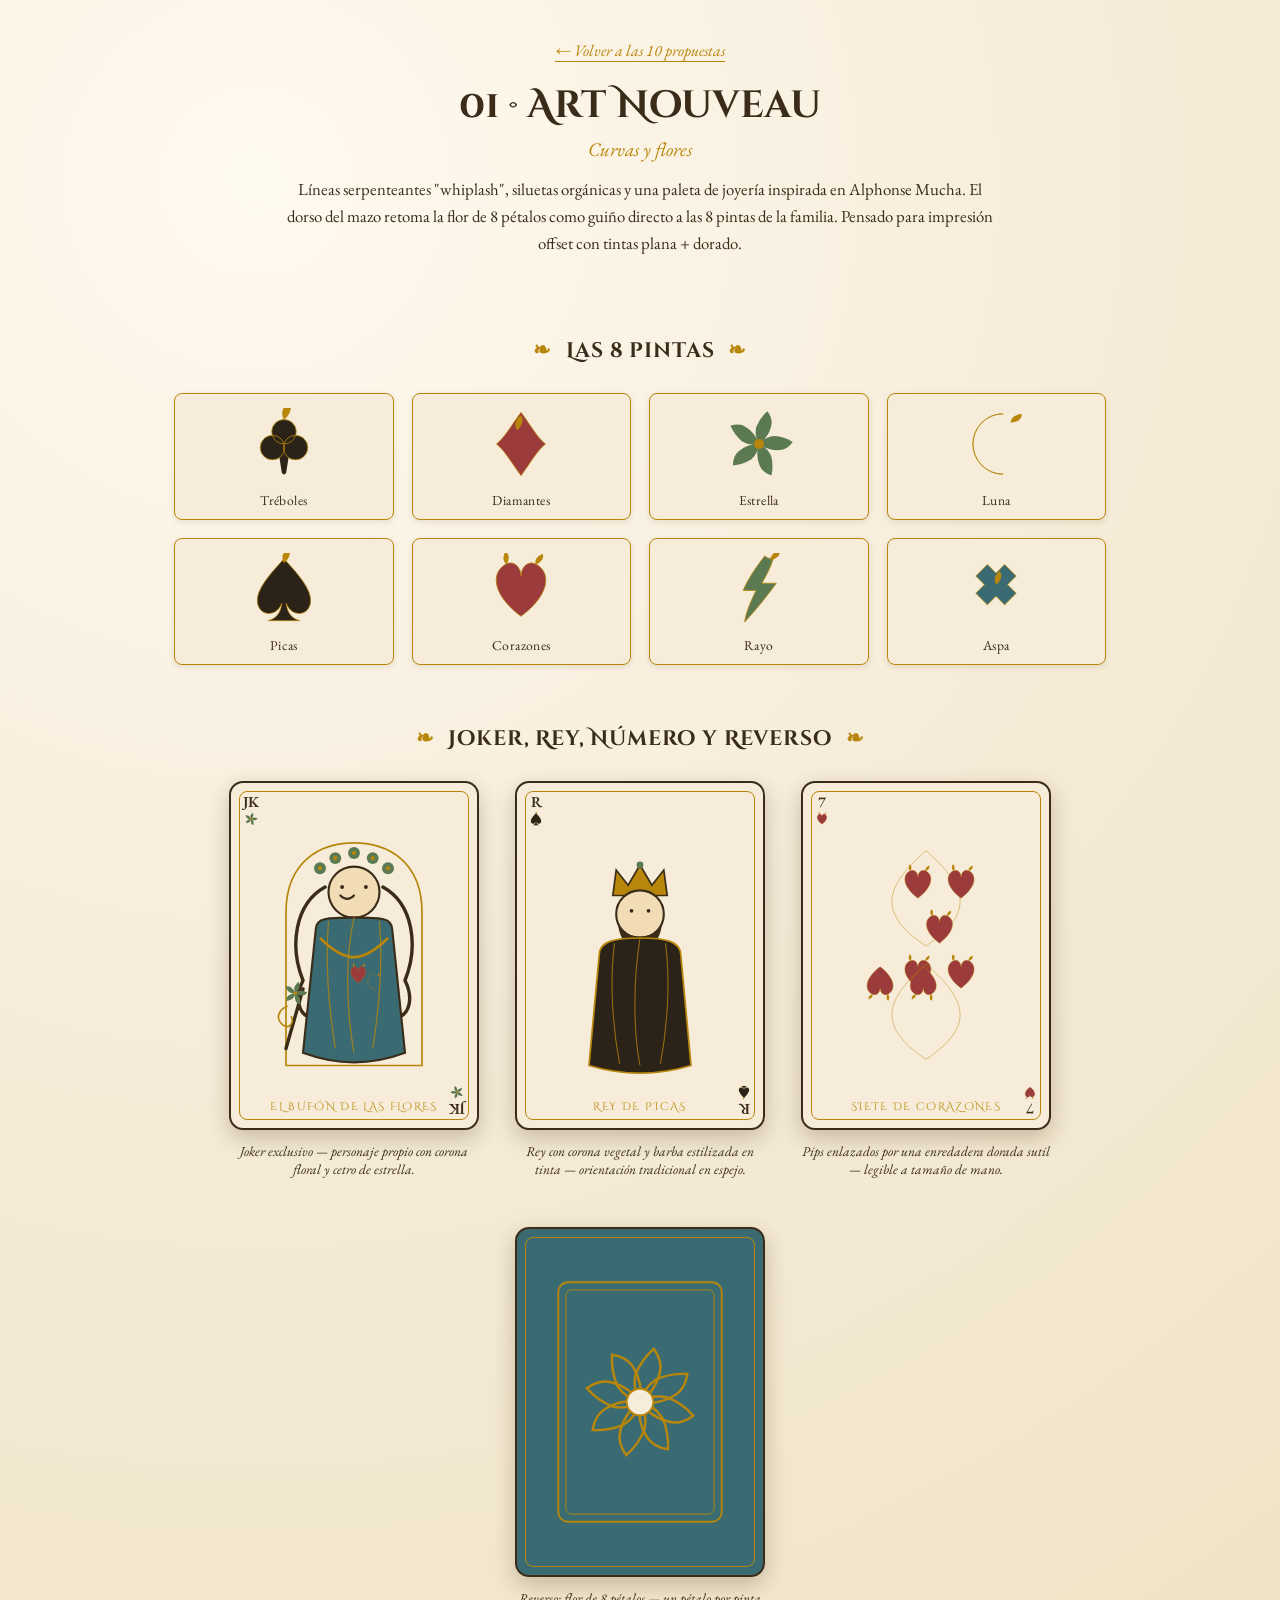
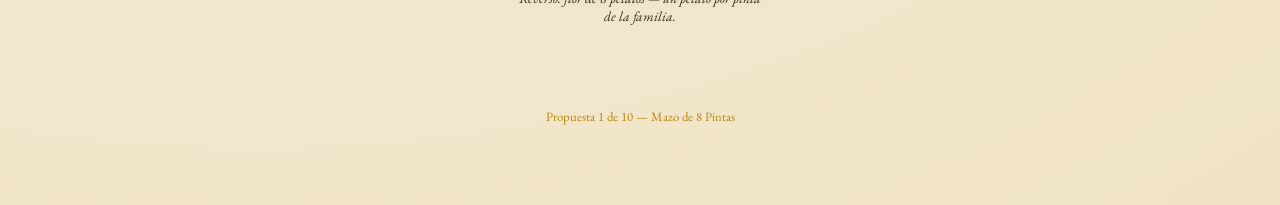
==== styles/01-art-nouveau/index.html @ 03905569 "Add deck gallery index and Art Nouveau proposal (1/10) Self-contained SVG/HTML concept pages for a c" ====
<!doctype html>
<html lang="es">
<head>
<meta charset="utf-8">
<meta name="viewport" content="width=device-width, initial-scale=1">
<title>Propuesta 01 · Art Nouveau — Mazo de 8 Pintas</title>
<link rel="preconnect" href="https://fonts.googleapis.com">
<link rel="preconnect" href="https://fonts.gstatic.com" crossorigin>
<link href="https://fonts.googleapis.com/css2?family=Cinzel+Decorative:wght@400;700&family=EB+Garamond:ital,wght@0,400;0,600;1,400&display=swap" rel="stylesheet">
<style>
  :root{
    --cream:#f6ecd9;
    --cream-dark:#efe2c4;
    --ink:#3a2c18;
    --gold:#b8860b;
    --gold-light:#d8b24a;
    --black:#2b2318;
    --red:#9c3b3b;
    --green:#5c7a52;
    --blue:#3a6b73;
  }
  *{box-sizing:border-box;}
  body{
    margin:0;
    background:
      radial-gradient(circle at 20% 10%, #fffaf0 0%, var(--cream) 45%, var(--cream-dark) 100%);
    font-family:'EB Garamond', serif;
    color:var(--ink);
    padding-bottom:80px;
  }
  header{
    max-width:1100px;
    margin:0 auto;
    padding:40px 24px 20px;
    text-align:center;
  }
  .back-link{
    display:inline-block;
    margin-bottom:18px;
    font-family:'EB Garamond',serif;
    font-style:italic;
    color:var(--gold);
    text-decoration:none;
    border-bottom:1px solid var(--gold);
  }
  h1{
    font-family:'Cinzel Decorative', serif;
    font-size:2.4rem;
    margin:0 0 6px;
    color:var(--ink);
  }
  .tagline{
    font-style:italic;
    color:var(--gold);
    font-size:1.2rem;
    margin:0 0 14px;
  }
  .desc{
    max-width:720px;
    margin:0 auto;
    line-height:1.6;
    font-size:1.05rem;
  }
  h2.section-title{
    text-align:center;
    font-family:'Cinzel Decorative', serif;
    font-size:1.3rem;
    margin:60px 0 28px;
    letter-spacing:.04em;
  }
  h2.section-title:before, h2.section-title:after{
    content:"❧";
    color:var(--gold);
    margin:0 14px;
  }

  /* ---- Suit grid ---- */
  .suit-grid{
    max-width:980px;
    margin:0 auto;
    display:grid;
    grid-template-columns:repeat(4, 1fr);
    gap:18px;
    padding:0 24px;
  }
  .suit-card{
    background:var(--cream);
    border:1px solid var(--gold);
    border-radius:8px;
    padding:14px 10px 10px;
    text-align:center;
    box-shadow:0 2px 6px rgba(80,60,20,.12);
  }
  .suit-card svg{width:72px;height:72px;}
  .suit-name{
    display:block;
    margin-top:6px;
    font-size:.85rem;
    letter-spacing:.03em;
    color:var(--ink);
  }

  /* ---- Cards section ---- */
  .cards-row{
    max-width:1100px;
    margin:0 auto;
    display:flex;
    flex-wrap:wrap;
    justify-content:center;
    gap:36px;
    padding:0 24px;
  }
  .playing-card{
    width:250px;
    aspect-ratio:63/88;
    background:var(--cream);
    border:2.5px solid var(--ink);
    border-radius:14px;
    position:relative;
    box-shadow:0 8px 22px rgba(60,40,10,.25);
    overflow:hidden;
  }
  .playing-card:before{
    content:"";
    position:absolute;
    inset:8px;
    border:1px solid var(--gold);
    border-radius:8px;
    pointer-events:none;
  }
  .corner{
    position:absolute;
    font-family:'EB Garamond',serif;
    font-weight:600;
    font-size:.95rem;
    text-align:center;
    line-height:1;
    color:var(--ink);
  }
  .corner svg{width:16px;height:16px;display:block;margin:2px auto 0;}
  .corner.tl{top:12px;left:12px;}
  .corner.br{bottom:12px;right:12px;transform:rotate(180deg);}
  .card-figure{
    position:absolute;
    inset:0;
    display:flex;
    align-items:center;
    justify-content:center;
  }
  .card-label{
    position:absolute;
    bottom:14px;
    left:0;right:0;
    text-align:center;
    font-family:'Cinzel Decorative', serif;
    font-size:.7rem;
    letter-spacing:.12em;
    color:var(--gold);
  }
  .card-caption{
    text-align:center;
    margin-top:12px;
    font-size:.85rem;
    color:var(--ink);
    font-style:italic;
    max-width:250px;
  }
  .card-block{display:flex;flex-direction:column;align-items:center;}

  footer{
    text-align:center;
    margin-top:70px;
    font-size:.8rem;
    color:var(--gold);
  }
</style>
</head>
<body>

<header>
  <a class="back-link" href="../../index.html">← Volver a las 10 propuestas</a>
  <h1>01 · Art Nouveau</h1>
  <p class="tagline">Curvas y flores</p>
  <p class="desc">Líneas serpenteantes "whiplash", siluetas orgánicas y una paleta de joyería inspirada en Alphonse Mucha. El dorso del mazo retoma la flor de 8 pétalos como guiño directo a las 8 pintas de la familia. Pensado para impresión offset con tintas plana + dorado.</p>
</header>

<h2 class="section-title">Las 8 pintas</h2>
<div class="suit-grid">

  <div class="suit-card">
    <svg viewBox="0 0 100 100"><use href="#an-club"/></svg>
    <span class="suit-name">Tréboles</span>
  </div>
  <div class="suit-card">
    <svg viewBox="0 0 100 100"><use href="#an-diamond"/></svg>
    <span class="suit-name">Diamantes</span>
  </div>
  <div class="suit-card">
    <svg viewBox="0 0 100 100"><use href="#an-star"/></svg>
    <span class="suit-name">Estrella</span>
  </div>
  <div class="suit-card">
    <svg viewBox="0 0 100 100"><use href="#an-moon"/></svg>
    <span class="suit-name">Luna</span>
  </div>
  <div class="suit-card">
    <svg viewBox="0 0 100 100"><use href="#an-spade"/></svg>
    <span class="suit-name">Picas</span>
  </div>
  <div class="suit-card">
    <svg viewBox="0 0 100 100"><use href="#an-heart"/></svg>
    <span class="suit-name">Corazones</span>
  </div>
  <div class="suit-card">
    <svg viewBox="0 0 100 100"><use href="#an-bolt"/></svg>
    <span class="suit-name">Rayo</span>
  </div>
  <div class="suit-card">
    <svg viewBox="0 0 100 100"><use href="#an-cross"/></svg>
    <span class="suit-name">Aspa</span>
  </div>

</div>

<!-- shared suit symbol defs -->
<svg width="0" height="0" style="position:absolute">
<defs>
  <path id="leaf" d="M0,0 Q10,-7 13,-19 Q15,-27 9,-35 Q1,-28 -3,-18 Q-5,-8 0,0 Z"/>

  <g id="an-club" fill="var(--black)">
    <circle cx="50" cy="33" r="17"/>
    <circle cx="34" cy="55" r="17"/>
    <circle cx="66" cy="55" r="17"/>
    <path d="M42,58 L58,58 L53,90 Q50,95 47,90 Z"/>
    <g stroke="var(--gold)" stroke-width="1.3" fill="none" opacity=".85">
      <circle cx="50" cy="33" r="17"/>
      <circle cx="34" cy="55" r="17"/>
      <circle cx="66" cy="55" r="17"/>
    </g>
    <use href="#leaf" fill="var(--gold)" transform="translate(50,16) scale(.7)"/>
  </g>

  <g id="an-diamond" fill="var(--red)">
    <path d="M50,6 C34,28 28,40 16,50 C28,60 34,72 50,94 C66,72 72,60 84,50 C72,40 66,28 50,6 Z"/>
    <path d="M50,6 C34,28 28,40 16,50 C28,60 34,72 50,94 C66,72 72,60 84,50 C72,40 66,28 50,6 Z"
          fill="none" stroke="var(--gold)" stroke-width="1.3" opacity=".85"/>
    <use href="#leaf" fill="var(--gold)" transform="translate(50,10) scale(.6) rotate(180)"/>
  </g>

  <g id="an-star" fill="var(--green)">
    <g>
      <use href="#leaf" transform="translate(50,50) rotate(0) scale(1.3)"/>
      <use href="#leaf" transform="translate(50,50) rotate(72) scale(1.3)"/>
      <use href="#leaf" transform="translate(50,50) rotate(144) scale(1.3)"/>
      <use href="#leaf" transform="translate(50,50) rotate(216) scale(1.3)"/>
      <use href="#leaf" transform="translate(50,50) rotate(288) scale(1.3)"/>
    </g>
    <circle cx="50" cy="50" r="7" fill="var(--gold)"/>
  </g>

  <g id="an-moon" fill="var(--blue)">
    <path d="M60,8 A42,42 0 1,0 60,92 A33,33 0 1,1 60,8 Z"/>
    <path d="M60,8 A42,42 0 1,0 60,92 A33,33 0 1,1 60,8 Z" fill="none" stroke="var(--gold)" stroke-width="1.3" opacity=".85"/>
    <use href="#leaf" fill="var(--gold)" transform="translate(70,20) rotate(40) scale(.55)"/>
  </g>

  <g id="an-spade" fill="var(--black)">
    <path d="M50,8 C24,36 13,52 13,66 C13,80 25,88 37,82 C41,80 45,75 47,70
             C45,84 39,91 28,94 L72,94 C61,91 55,84 53,70
             C55,75 59,80 63,82 C75,88 87,80 87,66 C87,52 76,36 50,8 Z"/>
    <path d="M50,8 C24,36 13,52 13,66 C13,80 25,88 37,82 C41,80 45,75 47,70
             C45,84 39,91 28,94 L72,94 C61,91 55,84 53,70
             C55,75 59,80 63,82 C75,88 87,80 87,66 C87,52 76,36 50,8 Z"
          fill="none" stroke="var(--gold)" stroke-width="1.3" opacity=".85"/>
    <use href="#leaf" fill="var(--gold)" transform="translate(50,14) scale(.6)"/>
  </g>

  <g id="an-heart" fill="var(--red)">
    <path d="M50,88 C10,58 8,28 28,16 C40,9 50,20 50,32 C50,20 60,9 72,16 C92,28 90,58 50,88 Z"/>
    <path d="M50,88 C10,58 8,28 28,16 C40,9 50,20 50,32 C50,20 60,9 72,16 C92,28 90,58 50,88 Z"
          fill="none" stroke="var(--gold)" stroke-width="1.3" opacity=".85"/>
    <use href="#leaf" fill="var(--gold)" transform="translate(30,16) rotate(-20) scale(.5)"/>
    <use href="#leaf" fill="var(--gold)" transform="translate(70,16) rotate(20) scale(.5)"/>
  </g>

  <g id="an-bolt" fill="var(--green)">
    <path d="M58,4 C44,22 34,38 28,52 C34,52 40,52 46,52 C38,68 32,82 30,96
             C50,74 64,56 74,42 C66,42 60,42 54,42 C62,28 68,16 70,6
             C66,8 62,8 58,4 Z"/>
    <path d="M58,4 C44,22 34,38 28,52 C34,52 40,52 46,52 C38,68 32,82 30,96
             C50,74 64,56 74,42 C66,42 60,42 54,42 C62,28 68,16 70,6
             C66,8 62,8 58,4 Z" fill="none" stroke="var(--gold)" stroke-width="1.3" opacity=".85"/>
    <use href="#leaf" fill="var(--gold)" transform="translate(66,10) rotate(30) scale(.5)"/>
  </g>

  <g id="an-cross" fill="var(--blue)">
    <path d="M22,32 L38,16 L50,28 L62,16 L78,32 L66,44 L78,56 L62,72 L50,60 L38,72 L22,56 L34,44 Z"/>
    <path d="M22,32 L38,16 L50,28 L62,16 L78,32 L66,44 L78,56 L62,72 L50,60 L38,72 L22,56 L34,44 Z"
          fill="none" stroke="var(--gold)" stroke-width="1.3" opacity=".85"/>
    <use href="#leaf" fill="var(--gold)" transform="translate(50,44) scale(.55)"/>
  </g>
</defs>
</svg>

<h2 class="section-title">Joker, Rey, Número y Reverso</h2>
<div class="cards-row">

  <!-- JOKER -->
  <div class="card-block">
    <div class="playing-card">
      <div class="corner tl">JK<br><svg viewBox="0 0 100 100" style="width:14px;height:14px"><use href="#an-star"/></svg></div>
      <div class="corner br">JK<br><svg viewBox="0 0 100 100" style="width:14px;height:14px"><use href="#an-star"/></svg></div>
      <div class="card-figure">
        <svg viewBox="0 0 200 280" width="170">
          <!-- arch frame -->
          <path d="M20,270 L20,90 C20,30 60,8 100,8 C140,8 180,30 180,90 L180,270 Z"
                fill="none" stroke="var(--gold)" stroke-width="2"/>
          <!-- flower crown -->
          <g fill="var(--green)">
            <circle cx="60" cy="38" r="7"/>
            <circle cx="78" cy="26" r="7"/>
            <circle cx="100" cy="20" r="7"/>
            <circle cx="122" cy="26" r="7"/>
            <circle cx="140" cy="38" r="7"/>
          </g>
          <g fill="var(--gold)">
            <circle cx="60" cy="38" r="2.4"/><circle cx="78" cy="26" r="2.4"/>
            <circle cx="100" cy="20" r="2.4"/><circle cx="122" cy="26" r="2.4"/>
            <circle cx="140" cy="38" r="2.4"/>
          </g>
          <!-- flowing hair -->
          <path d="M66,60 C30,80 24,130 40,170 C30,190 34,210 50,214"
                fill="none" stroke="var(--ink)" stroke-width="4" stroke-linecap="round"/>
          <path d="M134,60 C170,80 176,130 160,170 C170,190 166,210 150,214"
                fill="none" stroke="var(--ink)" stroke-width="4" stroke-linecap="round"/>
          <!-- head -->
          <circle cx="100" cy="66" r="30" fill="#f1dcb5" stroke="var(--ink)" stroke-width="2.5"/>
          <path d="M84,70 Q92,78 100,70" stroke="var(--ink)" stroke-width="2.5" fill="none" stroke-linecap="round"/>
          <circle cx="86" cy="60" r="2.3" fill="var(--ink)"/>
          <circle cx="114" cy="60" r="2.3" fill="var(--ink)"/>
          <!-- robe -->
          <path d="M55,110 C55,96 70,96 100,96 C130,96 145,96 145,110
                    L160,255 C120,270 80,270 40,255 Z" fill="var(--blue)" stroke="var(--ink)" stroke-width="2.5"/>
          <path d="M100,96 C90,140 90,200 100,255 M70,100 C66,150 70,200 78,250
                    M130,100 C134,150 130,200 122,250"
                fill="none" stroke="var(--gold)" stroke-width="1.4" opacity=".8"/>
          <!-- sash with suit pips -->
          <path d="M60,120 C90,150 110,150 140,120" fill="none" stroke="var(--gold)" stroke-width="3"/>
          <g transform="translate(92,150) scale(.26)"><use href="#an-heart"/></g>
          <g transform="translate(112,160) scale(.22)"><use href="#an-moon"/></g>
          <!-- scepter -->
          <path d="M40,180 L20,250" stroke="var(--ink)" stroke-width="4" stroke-linecap="round"/>
          <g transform="translate(16,170) scale(.3)"><use href="#an-star"/></g>
          <path d="M22,200 C10,205 8,215 16,222 C24,228 30,220 26,212" fill="none" stroke="var(--gold)" stroke-width="2"/>
        </svg>
      </div>
      <div class="card-label">EL BUFÓN DE LAS FLORES</div>
    </div>
    <p class="card-caption">Joker exclusivo — personaje propio con corona floral y cetro de estrella.</p>
  </div>

  <!-- KING -->
  <div class="card-block">
    <div class="playing-card">
      <div class="corner tl">R<br><svg viewBox="0 0 100 100" style="width:14px;height:14px"><use href="#an-spade"/></svg></div>
      <div class="corner br">R<br><svg viewBox="0 0 100 100" style="width:14px;height:14px"><use href="#an-spade"/></svg></div>
      <div class="card-figure">
        <svg viewBox="0 0 200 280" width="170">
          <g id="an-king-half">
            <!-- crown -->
            <path d="M68,70 L72,40 L86,58 L100,34 L114,58 L128,40 L132,70 Z"
                  fill="var(--gold)" stroke="var(--ink)" stroke-width="2"/>
            <circle cx="100" cy="34" r="4" fill="var(--green)"/>
            <!-- face -->
            <circle cx="100" cy="92" r="28" fill="#f1dcb5" stroke="var(--ink)" stroke-width="2.5"/>
            <circle cx="90" cy="88" r="2.2" fill="var(--ink)"/>
            <circle cx="110" cy="88" r="2.2" fill="var(--ink)"/>
            <!-- beard -->
            <path d="M74,98 C74,122 86,132 100,132 C114,132 126,122 126,98
                     C126,112 114,118 100,118 C86,118 74,112 74,98 Z"
                  fill="var(--ink)"/>
            <!-- robe -->
            <path d="M52,140 C52,124 70,120 100,120 C130,120 148,124 148,140
                     L160,270 C120,282 80,282 40,270 Z" fill="var(--black)" stroke="var(--gold)" stroke-width="2"/>
            <path d="M100,120 C92,170 92,230 100,270 M70,126 C64,172 68,226 76,268
                     M130,126 C136,172 132,226 124,268"
                  fill="none" stroke="var(--gold)" stroke-width="1.3" opacity=".75"/>
          </g>
        </svg>
      </div>
      <div class="card-label">REY DE PICAS</div>
    </div>
    <p class="card-caption">Rey con corona vegetal y barba estilizada en tinta — orientación tradicional en espejo.</p>
  </div>

  <!-- NUMBER CARD -->
  <div class="card-block">
    <div class="playing-card">
      <div class="corner tl">7<br><svg viewBox="0 0 100 100" style="width:14px;height:14px"><use href="#an-heart"/></svg></div>
      <div class="corner br">7<br><svg viewBox="0 0 100 100" style="width:14px;height:14px"><use href="#an-heart"/></svg></div>
      <div class="card-figure">
        <svg viewBox="0 0 200 280" width="180">
          <path d="M100,24 C60,60 40,90 100,130 C160,90 140,60 100,24"
                fill="none" stroke="var(--gold)" stroke-width="1" opacity=".5"/>
          <g transform="translate(70,40) scale(.42)"><use href="#an-heart"/></g>
          <g transform="translate(118,40) scale(.42)"><use href="#an-heart"/></g>
          <g transform="translate(94,90) scale(.42)"><use href="#an-heart"/></g>
          <g transform="translate(70,140) scale(.42)"><use href="#an-heart"/></g>
          <g transform="translate(118,140) scale(.42)"><use href="#an-heart"/></g>
          <g transform="translate(70,190) scale(.42) rotate(180)"><use href="#an-heart"/></g>
          <g transform="translate(118,190) scale(.42) rotate(180)"><use href="#an-heart"/></g>
          <path d="M100,150 C60,186 40,216 100,256 C160,216 140,186 100,150"
                fill="none" stroke="var(--gold)" stroke-width="1" opacity=".5"/>
        </svg>
      </div>
      <div class="card-label">SIETE DE CORAZONES</div>
    </div>
    <p class="card-caption">Pips enlazados por una enredadera dorada sutil — legible a tamaño de mano.</p>
  </div>

  <!-- BACK -->
  <div class="card-block">
    <div class="playing-card" style="background:var(--blue);">
      <div class="card-figure">
        <svg viewBox="0 0 200 280" width="190">
          <rect x="14" y="14" width="172" height="252" rx="10" fill="none" stroke="var(--gold)" stroke-width="2"/>
          <rect x="22" y="22" width="156" height="236" rx="6" fill="none" stroke="var(--gold)" stroke-width="1"/>
          <g transform="translate(100,140)">
            <g fill="none" stroke="var(--gold)" stroke-width="1.6">
              <use href="#leaf" transform="rotate(0) scale(1.6)"/>
              <use href="#leaf" transform="rotate(45) scale(1.6)"/>
              <use href="#leaf" transform="rotate(90) scale(1.6)"/>
              <use href="#leaf" transform="rotate(135) scale(1.6)"/>
              <use href="#leaf" transform="rotate(180) scale(1.6)"/>
              <use href="#leaf" transform="rotate(225) scale(1.6)"/>
              <use href="#leaf" transform="rotate(270) scale(1.6)"/>
              <use href="#leaf" transform="rotate(315) scale(1.6)"/>
            </g>
            <circle r="14" fill="var(--cream)" stroke="var(--gold)" stroke-width="2"/>
          </g>
        </svg>
      </div>
    </div>
    <p class="card-caption">Reverso: flor de 8 pétalos — un pétalo por pinta de la familia.</p>
  </div>

</div>

<footer>Propuesta 1 de 10 — Mazo de 8 Pintas</footer>
</body>
</html>
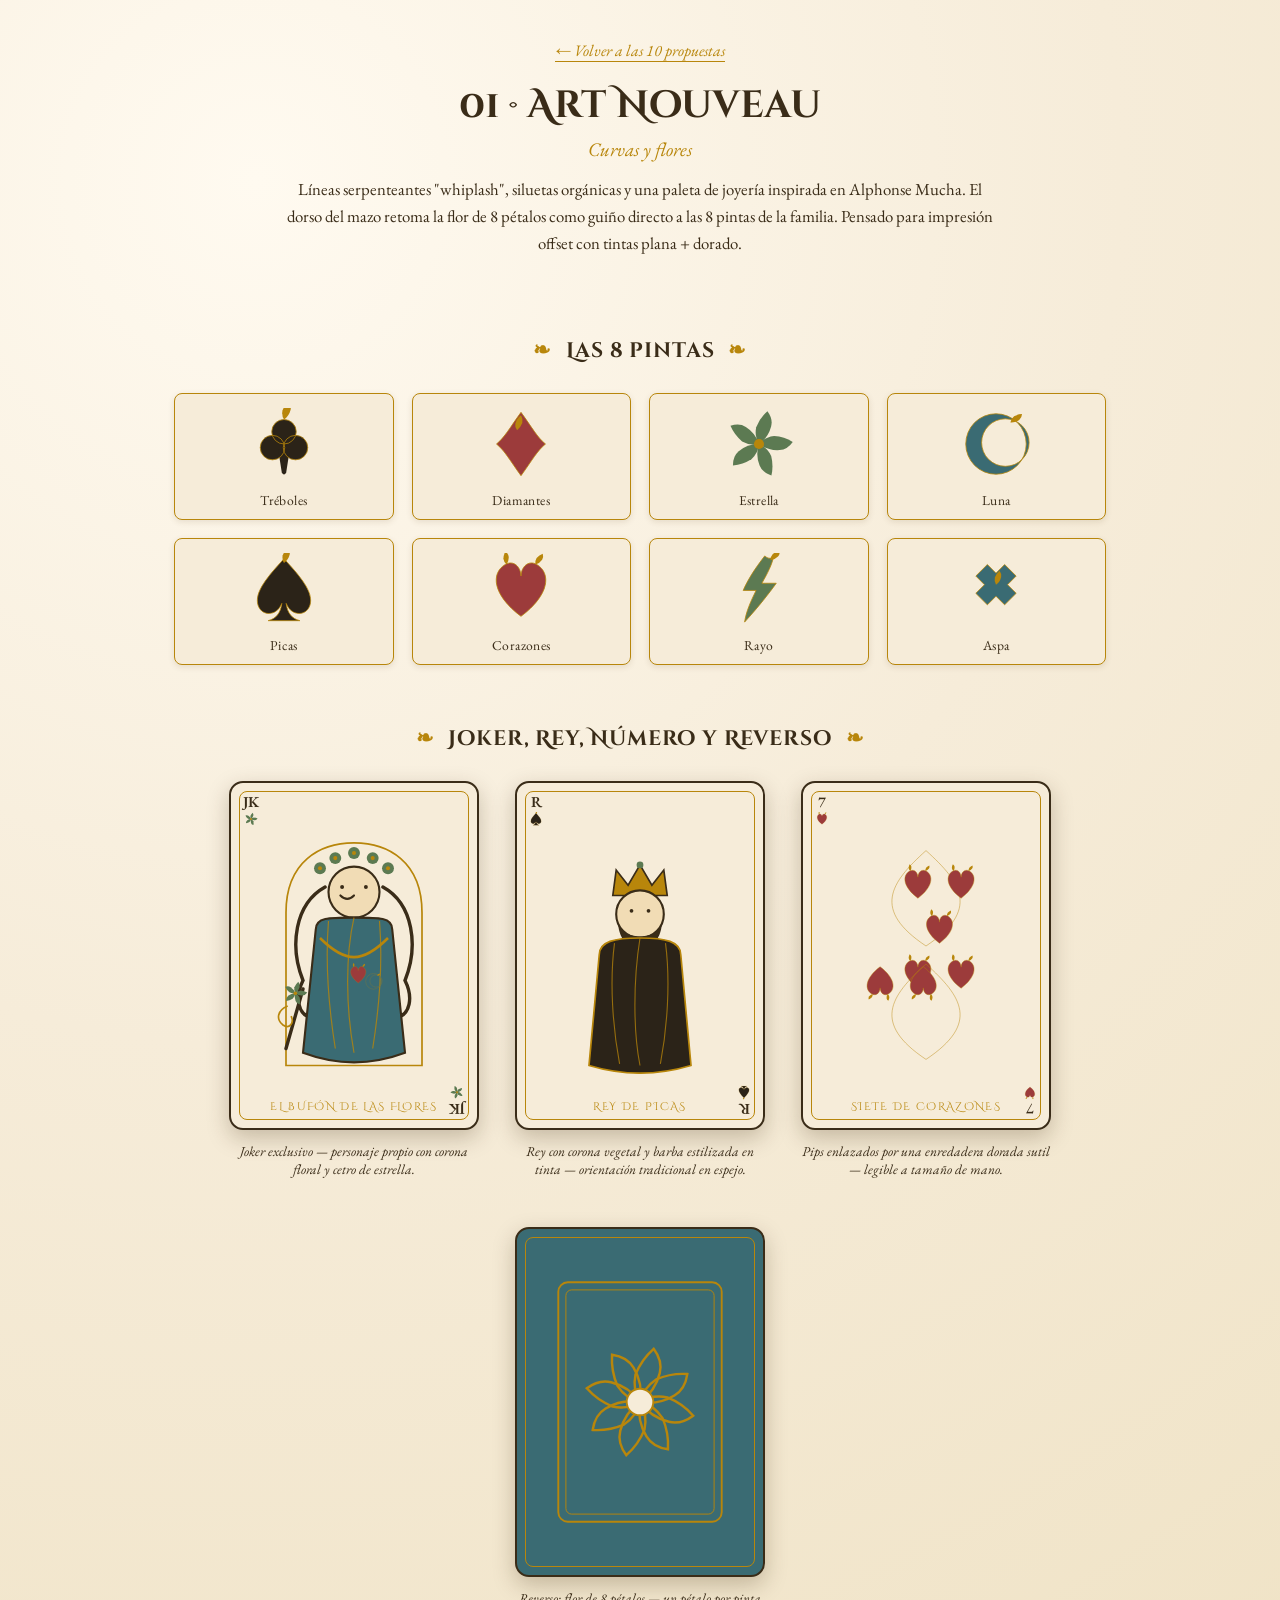
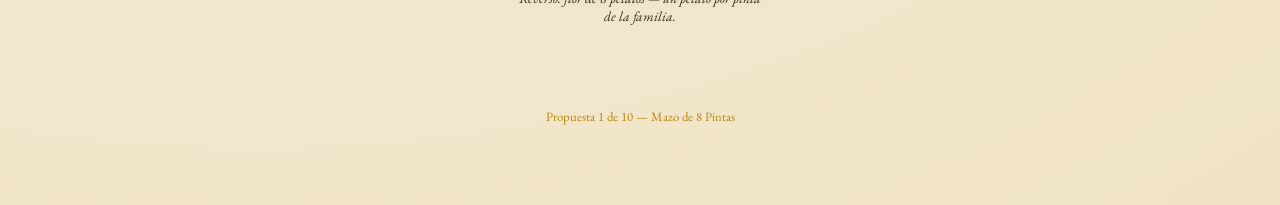
==== commit 2f2d0ee8: "Fix Art Nouveau moon suit icon not rendering a solid fill The arc-based crescent path had a winding-" ====
--- a/styles/01-art-nouveau/index.html
+++ b/styles/01-art-nouveau/index.html
@@ -259,8 +259,11 @@
   </g>
 
   <g id="an-moon" fill="var(--blue)">
-    <path d="M60,8 A42,42 0 1,0 60,92 A33,33 0 1,1 60,8 Z"/>
-    <path d="M60,8 A42,42 0 1,0 60,92 A33,33 0 1,1 60,8 Z" fill="none" stroke="var(--gold)" stroke-width="1.3" opacity=".85"/>
+    <path fill-rule="evenodd" d="M50,8 A42,42 0 1,0 50,92 A42,42 0 1,0 50,8 Z
+             M63,15 A33,33 0 1,0 63,81 A33,33 0 1,0 63,15 Z"/>
+    <path fill-rule="evenodd" d="M50,8 A42,42 0 1,0 50,92 A42,42 0 1,0 50,8 Z
+             M63,15 A33,33 0 1,0 63,81 A33,33 0 1,0 63,15 Z"
+          fill="none" stroke="var(--gold)" stroke-width="1.3" opacity=".85"/>
     <use href="#leaf" fill="var(--gold)" transform="translate(70,20) rotate(40) scale(.55)"/>
   </g>
 
